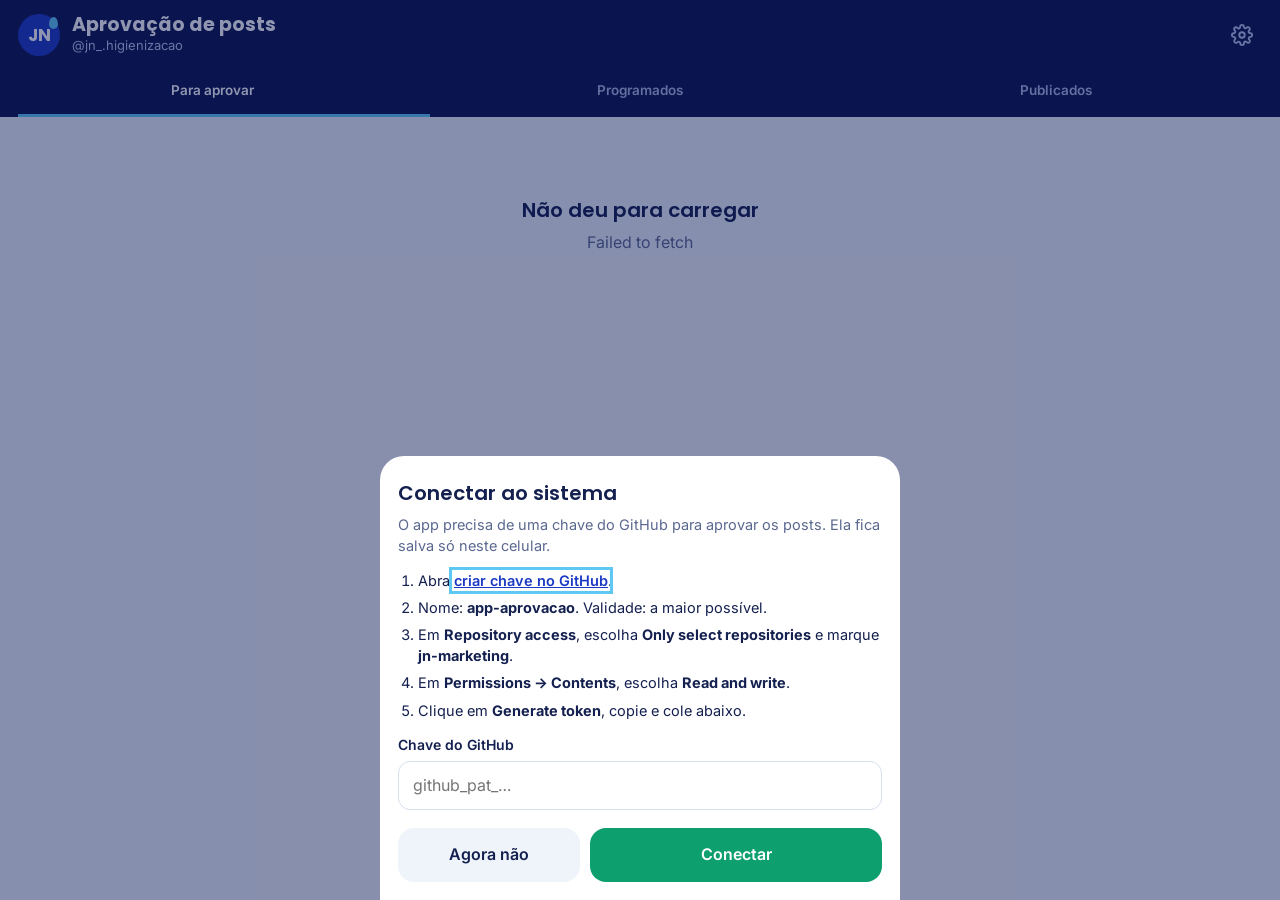
==== app/index.html @ 34901741 "App de aprovação no celular (aprovar, recusar, editar legenda e horário) Co-Authored-By: Claude Opus" ====
<!doctype html>
<html lang="pt-BR">
<head>
<meta charset="utf-8">
<meta name="viewport" content="width=device-width, initial-scale=1, viewport-fit=cover">
<title>JN Aprovação</title>
<meta name="theme-color" content="#0B1650">
<meta name="apple-mobile-web-app-capable" content="yes">
<meta name="apple-mobile-web-app-status-bar-style" content="black-translucent">
<meta name="apple-mobile-web-app-title" content="JN Aprova">
<link rel="manifest" href="manifest.json">
<link rel="icon" href="icon-192.png">
<link rel="apple-touch-icon" href="icon-192.png">
<link rel="preconnect" href="https://fonts.googleapis.com">
<link rel="preconnect" href="https://fonts.gstatic.com" crossorigin>
<link href="https://fonts.googleapis.com/css2?family=Poppins:wght@600;700&family=Inter:wght@400;500;600&display=swap" rel="stylesheet">
<style>
:root{
  --noite:#0B1650; --royal:#1C3AC4; --agua:#5EC8F2; --espuma:#EEF4FA;
  --linha:#D6E1EE; --tinta:#14204F; --suave:#5B6890;
  --ok:#0E9F6E; --ok-claro:#E3F6EE; --nao:#C8384F; --nao-claro:#FBE8EB;
  --raio-g:22px; --raio-p:12px;
  --safe-b: env(safe-area-inset-bottom, 0px);
}
*{box-sizing:border-box;margin:0}
html,body{background:var(--espuma);color:var(--tinta);font:16px/1.45 Inter,system-ui,sans-serif;-webkit-tap-highlight-color:transparent}
button,input,textarea{font:inherit;color:inherit}
button{cursor:pointer;border:0;background:none}
:focus-visible{outline:3px solid var(--agua);outline-offset:2px}
.topo{background:var(--noite);color:#fff;padding:calc(env(safe-area-inset-top,0px) + 14px) 18px 0;position:sticky;top:0;z-index:5}
.marca{display:flex;align-items:center;gap:12px}
.selo{width:42px;height:42px;border-radius:50%;background:var(--royal);color:#fff;display:grid;place-items:center;font:700 17px Poppins,sans-serif;letter-spacing:-.5px;position:relative;flex:none}
.selo::after{content:"";position:absolute;right:2px;top:3px;width:9px;height:12px;background:var(--agua);border-radius:50% 50% 50% 50%/60% 60% 40% 40%}
.marca h1{font:700 19px/1.1 Poppins,sans-serif}
.marca p{font-size:13px;color:#B9C4EA}
.abas{display:flex;gap:4px;margin-top:14px}
.aba{flex:1;padding:11px 2px 13px;font-weight:600;font-size:13.5px;white-space:nowrap;color:#AEB9E2;border-bottom:3px solid transparent}
.aba[aria-selected=true]{color:#fff;border-color:var(--agua)}
.aba .n{display:inline-block;min-width:20px;padding:0 6px;margin-left:4px;border-radius:10px;background:var(--agua);color:var(--noite);font-size:12px;line-height:20px}
main{max-width:520px;margin:0 auto;padding:18px 14px calc(120px + var(--safe-b))}
.vazio{text-align:center;padding:60px 18px;color:var(--suave)}
.vazio strong{display:block;font:600 20px Poppins,sans-serif;color:var(--tinta);margin-bottom:6px}
/* cartão no formato do post do Instagram */
.post{background:#fff;border-radius:var(--raio-g);overflow:hidden;box-shadow:0 1px 0 var(--linha),0 12px 30px -18px rgba(11,22,80,.35);margin-bottom:22px}
.post-cab{display:flex;align-items:center;gap:10px;padding:12px 14px}
.post-cab .selo{width:34px;height:34px;font-size:13px}
.post-cab b{font-weight:600;font-size:14px;display:block}
.post-cab span{font-size:12.5px;color:var(--suave)}
.tipo{margin-left:auto;font-size:12px;font-weight:600;color:var(--royal);background:#E6ECFD;padding:4px 10px;border-radius:20px}
.midia{position:relative;background:#0B1650;display:flex;overflow-x:auto;scroll-snap-type:x mandatory}
.midia::-webkit-scrollbar{display:none}
.midia img,.midia video{width:100%;flex:none;scroll-snap-align:center;display:block;object-fit:cover}
.r-feed img,.r-feed video{aspect-ratio:4/5}
.r-story img,.r-story video{aspect-ratio:9/16;max-height:72vh;object-fit:contain}
.pontos{display:flex;justify-content:center;gap:5px;padding:9px 0 0}
.pontos i{width:6px;height:6px;border-radius:50%;background:var(--linha)}
.pontos i.on{background:var(--royal)}
.corpo{padding:12px 14px 16px}
.quando{display:flex;align-items:center;gap:8px;width:100%;text-align:left;padding:10px 12px;border-radius:var(--raio-p);background:var(--espuma);font-weight:600;font-size:15px}
.quando small{font-weight:400;color:var(--suave);margin-left:auto;font-size:13px}
.legenda{margin-top:10px;white-space:pre-wrap;font-size:14.5px;max-height:7.5em;overflow:hidden;position:relative}
.legenda.aberta{max-height:none}
.legenda:not(.aberta)::after{content:"";position:absolute;inset:auto 0 0;height:2.2em;background:linear-gradient(transparent,#fff)}
.mini{display:flex;gap:16px;margin-top:8px}
.mini button{font-size:14px;font-weight:600;color:var(--royal);padding:6px 0}
.aviso{margin-top:10px;font-size:13.5px;padding:9px 12px;border-radius:var(--raio-p);background:var(--nao-claro);color:#8A1F31}
.acoes{display:grid;grid-template-columns:1fr 1.6fr;gap:10px;padding:0 14px 16px}
.btn{height:54px;border-radius:16px;font-weight:600;font-size:16px;display:flex;align-items:center;justify-content:center;gap:8px}
.btn-nao{background:var(--nao-claro);color:var(--nao)}
.btn-ok{background:var(--ok);color:#fff}
.btn-sec{background:var(--espuma);color:var(--tinta)}
.btn:disabled{opacity:.5}
.status{display:flex;align-items:center;gap:8px;padding:0 14px 16px;font-weight:600;font-size:14.5px}
.status.ok{color:var(--ok)} .status.nao{color:var(--nao)} .status.pub{color:var(--royal)}
.status button{margin-left:auto;font-size:14px;color:var(--suave);font-weight:500;text-decoration:underline}
.barra{position:fixed;left:0;right:0;bottom:0;padding:12px 14px calc(12px + var(--safe-b));background:rgba(238,244,250,.94);backdrop-filter:blur(8px);border-top:1px solid var(--linha)}
.barra .btn{max-width:492px;margin:0 auto;width:100%}
/* folhas (edição e configuração) */
dialog{border:0;padding:0;width:100%;max-width:520px;margin:auto auto 0;border-radius:24px 24px 0 0;background:#fff;color:var(--tinta)}
dialog::backdrop{background:rgba(11,22,80,.45)}
.folha{padding:22px 18px calc(18px + var(--safe-b))}
.folha h2{font:600 20px Poppins,sans-serif;margin-bottom:6px}
.folha p{color:var(--suave);font-size:14.5px;margin-bottom:14px}
.folha label{display:block;font-weight:600;font-size:14px;margin:14px 0 6px}
.folha input,.folha textarea{width:100%;padding:12px 14px;border:1.5px solid var(--linha);border-radius:var(--raio-p);background:#fff;font-size:16px}
.folha textarea{min-height:220px;resize:vertical}
.folha .linha-btn{display:grid;grid-template-columns:1fr 1.6fr;gap:10px;margin-top:18px}
.folha ol{padding-left:20px;font-size:14.5px;color:var(--tinta)} .folha ol li{margin:6px 0}
.folha a{color:var(--royal);font-weight:600}
.toast{position:fixed;left:50%;bottom:calc(96px + var(--safe-b));transform:translate(-50%,20px);opacity:0;background:var(--noite);color:#fff;padding:12px 18px;border-radius:14px;font-weight:600;font-size:14.5px;transition:.25s;z-index:20;max-width:90vw;text-align:center}
.toast.on{opacity:1;transform:translate(-50%,0)}
.carregando{padding:50px 0;text-align:center;color:var(--suave)}
.engrenagem{margin-left:auto;width:40px;height:40px;border-radius:50%;display:grid;place-items:center;color:#B9C4EA}
@media (prefers-reduced-motion:reduce){*{transition:none!important}}
</style>
</head>
<body>
<header class="topo">
  <div class="marca">
    <div class="selo" aria-hidden="true">JN</div>
    <div><h1>Aprovação de posts</h1><p>@jn_.higienizacao</p></div>
    <button class="engrenagem" id="cfg" aria-label="Configurações">
      <svg width="22" height="22" viewBox="0 0 24 24" fill="none" stroke="currentColor" stroke-width="2"><circle cx="12" cy="12" r="3"/><path d="M19.4 15a1.7 1.7 0 0 0 .3 1.8l.1.1a2 2 0 1 1-2.8 2.8l-.1-.1a1.7 1.7 0 0 0-1.8-.3 1.7 1.7 0 0 0-1 1.5V21a2 2 0 1 1-4 0v-.1a1.7 1.7 0 0 0-1.1-1.5 1.7 1.7 0 0 0-1.8.3l-.1.1a2 2 0 1 1-2.8-2.8l.1-.1a1.7 1.7 0 0 0 .3-1.8 1.7 1.7 0 0 0-1.5-1H3a2 2 0 1 1 0-4h.1a1.7 1.7 0 0 0 1.5-1.1 1.7 1.7 0 0 0-.3-1.8l-.1-.1a2 2 0 1 1 2.8-2.8l.1.1a1.7 1.7 0 0 0 1.8.3H9a1.7 1.7 0 0 0 1-1.5V3a2 2 0 1 1 4 0v.1a1.7 1.7 0 0 0 1 1.5 1.7 1.7 0 0 0 1.8-.3l.1-.1a2 2 0 1 1 2.8 2.8l-.1.1a1.7 1.7 0 0 0-.3 1.8V9a1.7 1.7 0 0 0 1.5 1H21a2 2 0 1 1 0 4h-.1a1.7 1.7 0 0 0-1.5 1z"/></svg>
    </button>
  </div>
  <nav class="abas" role="tablist">
    <button class="aba" role="tab" data-aba="pendente" aria-selected="true">Para aprovar<span class="n" id="n-pend" hidden></span></button>
    <button class="aba" role="tab" data-aba="programado" aria-selected="false">Programados</button>
    <button class="aba" role="tab" data-aba="publicado" aria-selected="false">Publicados</button>
  </nav>
</header>

<main id="lista"><div class="carregando">Carregando…</div></main>

<div class="barra" id="barra" hidden><button class="btn btn-ok" id="aprovar-tudo">Aprovar todos</button></div>

<dialog id="d-legenda"><form method="dialog" class="folha">
  <h2>Editar legenda</h2>
  <textarea id="txt-legenda" aria-label="Legenda"></textarea>
  <div class="linha-btn"><button class="btn btn-sec" value="cancel">Cancelar</button><button class="btn btn-ok" value="ok">Salvar legenda</button></div>
</form></dialog>

<dialog id="d-hora"><form method="dialog" class="folha">
  <h2>Mudar dia e horário</h2>
  <p>Horário de Brasília. O post sai até 1 hora depois do horário escolhido.</p>
  <input type="datetime-local" id="inp-hora" aria-label="Dia e horário">
  <div class="linha-btn"><button class="btn btn-sec" value="cancel">Cancelar</button><button class="btn btn-ok" value="ok">Salvar horário</button></div>
</form></dialog>

<dialog id="d-cfg"><form method="dialog" class="folha" id="f-cfg">
  <h2>Conectar ao sistema</h2>
  <p>O app precisa de uma chave do GitHub para aprovar os posts. Ela fica salva só neste celular.</p>
  <ol>
    <li>Abra <a href="https://github.com/settings/personal-access-tokens/new" target="_blank" rel="noopener">criar chave no GitHub</a>.</li>
    <li>Nome: <b>app-aprovacao</b>. Validade: a maior possível.</li>
    <li>Em <b>Repository access</b>, escolha <b>Only select repositories</b> e marque <b>jn-marketing</b>.</li>
    <li>Em <b>Permissions → Contents</b>, escolha <b>Read and write</b>.</li>
    <li>Clique em <b>Generate token</b>, copie e cole abaixo.</li>
  </ol>
  <label for="inp-token">Chave do GitHub</label>
  <input id="inp-token" type="password" autocomplete="off" placeholder="github_pat_…">
  <div class="linha-btn"><button class="btn btn-sec" value="cancel" id="cfg-cancel">Agora não</button><button class="btn btn-ok" value="ok">Conectar</button></div>
</form></dialog>

<div class="toast" id="toast" role="status" aria-live="polite"></div>

<script>
const REPO = "JoeversonSK/jn-marketing", BRANCH = "main";
const RAW = `https://raw.githubusercontent.com/${REPO}/${BRANCH}/`;
const API = `https://api.github.com/repos/${REPO}/contents/`;
const TIPOS = {post:"Post", carrossel:"Carrossel", reel:"Reel", story:"Story"};
let aba = "pendente", itens = [], ocupado = false;

const $ = s => document.querySelector(s);
const ler = k => { try { return localStorage.getItem(k) } catch { return null } };
const gravar = (k,v) => { try { v==null ? localStorage.removeItem(k) : localStorage.setItem(k,v) } catch {} };
let token = ler("jn_token");

function toast(t){ const el=$("#toast"); el.textContent=t; el.classList.add("on"); clearTimeout(el._t); el._t=setTimeout(()=>el.classList.remove("on"),2600) }

async function gh(path, opt={}){
  const h = {Accept:"application/vnd.github+json"};
  if (token) h.Authorization = `Bearer ${token}`;
  const r = await fetch(API+path+(opt.method?"":`?ref=${BRANCH}&t=${Date.now()}`), {...opt, headers:{...h, ...(opt.headers||{})}, cache:"no-store"});
  if (r.status===401) { gravar("jn_token",null); token=null; throw new Error("A chave do GitHub não é válida. Conecte de novo em Configurações.") }
  if (r.status===403 && opt.method) throw new Error("A chave não tem permissão de escrita. Crie de novo com Contents: Read and write.");
  if (r.status===404) return null;
  if (!r.ok) throw new Error(`O GitHub respondeu ${r.status}. Tente de novo em instantes.`);
  return r.json();
}
const b64dec = s => new TextDecoder().decode(Uint8Array.from(atob(s.replace(/\n/g,"")), c=>c.charCodeAt(0)));
const b64enc = s => { const b=new TextEncoder().encode(s); let t=""; b.forEach(c=>t+=String.fromCharCode(c)); return btoa(t) };

async function carregarPasta(pasta){
  const lista = await gh(pasta) || [];
  const dirs = lista.filter(x=>x.type==="dir");
  return Promise.all(dirs.map(async d=>{
    const f = await gh(`${pasta}/${d.name}/post.json`);
    if (!f) return null;
    try { return {pasta, nome:d.name, sha:f.sha, dados:JSON.parse(b64dec(f.content))} } catch { return null }
  })).then(a=>a.filter(Boolean));
}

function estado(it){
  const d=it.dados;
  if (it.pasta==="publicado" || d.media_id) return "publicado";
  if (d.recusado) return "recusado";
  if (d.falhou) return "falhou";
  return d.aprovado ? "programado" : "pendente";
}

async function carregar(){
  $("#lista").innerHTML='<div class="carregando">Carregando…</div>';
  try{
    const [a,b] = await Promise.all([carregarPasta("conteudo"), carregarPasta("publicado")]);
    itens = [...a, ...b];
    desenhar();
  }catch(e){ $("#lista").innerHTML=`<div class="vazio"><strong>Não deu para carregar</strong>${e.message}</div>` }
}

function dataBR(iso){
  const d=new Date(iso);
  const dia=d.toLocaleDateString("pt-BR",{weekday:"long",day:"2-digit",month:"2-digit",timeZone:"America/Sao_Paulo"});
  const h=d.toLocaleTimeString("pt-BR",{hour:"2-digit",minute:"2-digit",timeZone:"America/Sao_Paulo"});
  return {dia:dia.charAt(0).toUpperCase()+dia.slice(1), h};
}
function falta(iso){
  const m=Math.round((new Date(iso)-Date.now())/60000);
  if (m<0) return "horário já passou";
  if (m<60) return `em ${m} min`;
  if (m<1440) return `em ${Math.round(m/60)} h`;
  return `em ${Math.round(m/1440)} dia(s)`;
}

function cartao(it){
  const d=it.dados, st=estado(it), story=d.tipo==="story"||d.tipo==="reel";
  const arqs = d.tipo==="reel" ? [d.arquivos[0]] : d.arquivos;
  const midia = arqs.map(a=>{
    const u=RAW+`${it.pasta}/${it.nome}/${a}`;
    return a.toLowerCase().endsWith(".mp4")
      ? `<video src="${u}" ${d.capa?`poster="${RAW}${it.pasta}/${it.nome}/${d.capa}"`:""} controls playsinline preload="metadata"></video>`
      : `<img src="${u}" alt="Arte ${TIPOS[d.tipo]||""}" loading="lazy">`;
  }).join("");
  const {dia,h}=dataBR(d.publicar_em);
  const pontos = arqs.length>1 ? `<div class="pontos">${arqs.map((_,i)=>`<i class="${i?"":"on"}"></i>`).join("")}</div>` : "";
  const leg = d.legenda ? `<div class="legenda" data-leg><b>jn_.higienizacao</b> ${esc(d.legenda)}</div>` : "";
  const editar = st==="publicado" ? "" : `<div class="mini">${d.tipo!=="story"?'<button data-acao="legenda">Editar legenda</button>':""}${d.legenda?'<button data-acao="mais">Ver tudo</button>':""}</div>`;
  const erro = d.ultimo_erro && st!=="publicado" ? `<div class="aviso">Último erro ao publicar: ${esc(d.ultimo_erro)}</div>` : "";
  let rodape="";
  if (st==="pendente") rodape=`<div class="acoes"><button class="btn btn-nao" data-acao="recusar">Recusar</button><button class="btn btn-ok" data-acao="aprovar">Aprovar</button></div>`;
  else if (st==="programado") rodape=`<div class="status ok">✓ Aprovado · sai ${falta(d.publicar_em)}<button data-acao="desfazer">Desfazer</button></div>`;
  else if (st==="recusado") rodape=`<div class="status nao">Recusado<button data-acao="desfazer">Desfazer</button></div>`;
  else if (st==="falhou") rodape=`<div class="status nao">Falhou ao publicar<button data-acao="tentar">Tentar de novo</button></div>`;
  else rodape=`<div class="status pub">Publicado no Instagram</div>`;
  return `<article class="post" data-nome="${it.nome}" data-pasta="${it.pasta}">
    <div class="post-cab"><div class="selo" aria-hidden="true">JN</div><div><b>jn_.higienizacao</b><span>Juazeiro do Norte</span></div><span class="tipo">${TIPOS[d.tipo]||d.tipo}</span></div>
    <div class="midia ${story?"r-story":"r-feed"}">${midia}</div>${pontos}
    <div class="corpo">
      <button class="quando" data-acao="${st==="publicado"?"":"hora"}" ${st==="publicado"?"disabled":""}>${dia}, ${h}<small>${st==="publicado"?"":"mudar"}</small></button>
      ${leg}${editar}${erro}
    </div>${rodape}</article>`;
}
const esc = s => String(s).replace(/[&<>"]/g, c=>({"&":"&amp;","<":"&lt;",">":"&gt;",'"':"&quot;"}[c]));

function desenhar(){
  const pend = itens.filter(i=>estado(i)==="pendente");
  const n=$("#n-pend"); n.hidden=!pend.length; n.textContent=pend.length;
  let vis;
  if (aba==="pendente") vis=pend;
  else if (aba==="programado") vis=itens.filter(i=>["programado","recusado","falhou"].includes(estado(i)));
  else vis=itens.filter(i=>estado(i)==="publicado").reverse();
  vis.sort((a,b)=>aba==="publicado"?0:a.dados.publicar_em.localeCompare(b.dados.publicar_em));
  const vazio = {pendente:["Tudo aprovado","Quando tiver post novo, ele aparece aqui."],
                 programado:["Nada programado","Aprove posts na aba Para aprovar."],
                 publicado:["Nada publicado ainda","Os posts publicados aparecem aqui."]}[aba];
  $("#lista").innerHTML = vis.length ? vis.map(cartao).join("") : `<div class="vazio"><strong>${vazio[0]}</strong>${vazio[1]}</div>`;
  $("#barra").hidden = !(aba==="pendente" && pend.length>1);
  document.querySelectorAll(".midia").forEach(m=>m.addEventListener("scroll",()=>{
    const i=Math.round(m.scrollLeft/m.clientWidth), p=m.nextElementSibling;
    if (p&&p.classList.contains("pontos")) [...p.children].forEach((x,j)=>x.classList.toggle("on",j===i));
  },{passive:true}));
}

async function salvar(it, mudar, msg){
  if (!token) { abrirCfg(); throw new Error("Conecte o app primeiro.") }
  const f = await gh(`${it.pasta}/${it.nome}/post.json`);   // pega a versão mais nova
  const dados = {...JSON.parse(b64dec(f.content)), ...mudar};
  Object.keys(mudar).forEach(k=>{ if (mudar[k]===undefined) delete dados[k] });
  const r = await gh(`${it.pasta}/${it.nome}/post.json`, {method:"PUT", body:JSON.stringify({
    message:`${msg}: ${it.nome}`, branch:BRANCH, sha:f.sha,
    content:b64enc(JSON.stringify(dados,null,2)+"\n")})});
  it.dados=dados; it.sha=r.content.sha;
}

async function agir(acao, art){
  const it = itens.find(i=>i.nome===art.dataset.nome && i.pasta===art.dataset.pasta);
  if (!it || ocupado) return;
  if (acao==="mais"){ art.querySelector("[data-leg]")?.classList.toggle("aberta"); return }
  if (acao==="legenda"){ $("#txt-legenda").value=it.dados.legenda||""; $("#d-legenda").showModal(); $("#d-legenda")._it=it; return }
  if (acao==="hora"){
    const d=new Date(it.dados.publicar_em), l=new Date(d.getTime()-3*3600e3);
    $("#inp-hora").value=l.toISOString().slice(0,16); $("#d-hora").showModal(); $("#d-hora")._it=it; return }
  const ops = {
    aprovar:[{aprovado:true, recusado:undefined},"Aprovado pelo app","Aprovado. Vai sair no horário."],
    recusar:[{aprovado:false, recusado:true},"Recusado pelo app","Recusado. Não vai ser publicado."],
    desfazer:[{aprovado:false, recusado:undefined},"Voltou para aprovação","Voltou para Para aprovar."],
    tentar:[{falhou:undefined, tentativas:undefined, ultimo_erro:undefined},"Nova tentativa","Vai tentar de novo na próxima hora."],
  }[acao];
  if (!ops) return;
  await executar(art, ()=>salvar(it, ops[0], ops[1]), ops[2]);
}

async function executar(art, fn, ok){
  ocupado=true; art?.querySelectorAll("button").forEach(b=>b.disabled=true);
  try{ await fn(); toast(ok); desenhar() }
  catch(e){ toast(e.message); art?.querySelectorAll("button").forEach(b=>b.disabled=false) }
  finally{ ocupado=false }
}

$("#lista").addEventListener("click", e=>{
  const b=e.target.closest("[data-acao]"); if(!b||!b.dataset.acao) return;
  agir(b.dataset.acao, b.closest(".post"));
});
document.querySelectorAll(".aba").forEach(b=>b.addEventListener("click",()=>{
  aba=b.dataset.aba; document.querySelectorAll(".aba").forEach(x=>x.setAttribute("aria-selected",x===b)); desenhar(); scrollTo(0,0);
}));
$("#aprovar-tudo").addEventListener("click", async ()=>{
  const pend=itens.filter(i=>estado(i)==="pendente");
  await executar(null, async()=>{ for (const it of pend) await salvar(it,{aprovado:true,recusado:undefined},"Aprovado pelo app") },
    `${pend.length} posts aprovados.`);
});
$("#d-legenda").addEventListener("close", async e=>{
  const d=e.target; if (d.returnValue!=="ok") return;
  const it=d._it, t=$("#txt-legenda").value.trim();
  if (t.length>2200) return toast("A legenda passou de 2.200 caracteres.");
  await executar(null, ()=>salvar(it,{legenda:t},"Legenda editada pelo app"), "Legenda salva.");
});
$("#d-hora").addEventListener("close", async e=>{
  const d=e.target; if (d.returnValue!=="ok" || !$("#inp-hora").value) return;
  const iso=$("#inp-hora").value+":00-03:00";
  await executar(null, ()=>salvar(d._it,{publicar_em:iso},"Horário mudado pelo app"), "Horário salvo.");
});
function abrirCfg(){ $("#inp-token").value=""; $("#d-cfg").showModal() }
$("#cfg").addEventListener("click", abrirCfg);
$("#d-cfg").addEventListener("close", async e=>{
  if (e.target.returnValue!=="ok") return;
  const t=$("#inp-token").value.trim(); if(!t) return;
  token=t; gravar("jn_token",t);
  try{ const r=await fetch(`https://api.github.com/repos/${REPO}`,{headers:{Authorization:`Bearer ${t}`}});
       const j=await r.json();
       if(!r.ok) throw 0;
       toast(j.permissions?.push ? "Conectado. Já pode aprovar." : "Conectado, mas a chave não tem permissão de escrita.");
  }catch{ token=null; gravar("jn_token",null); toast("Essa chave não funcionou. Confira e cole de novo.") }
  carregar();
});
document.addEventListener("visibilitychange",()=>{ if(!document.hidden && !ocupado) carregar() });

carregar();
if (!token) setTimeout(abrirCfg, 400);
</script>
</body>
</html>
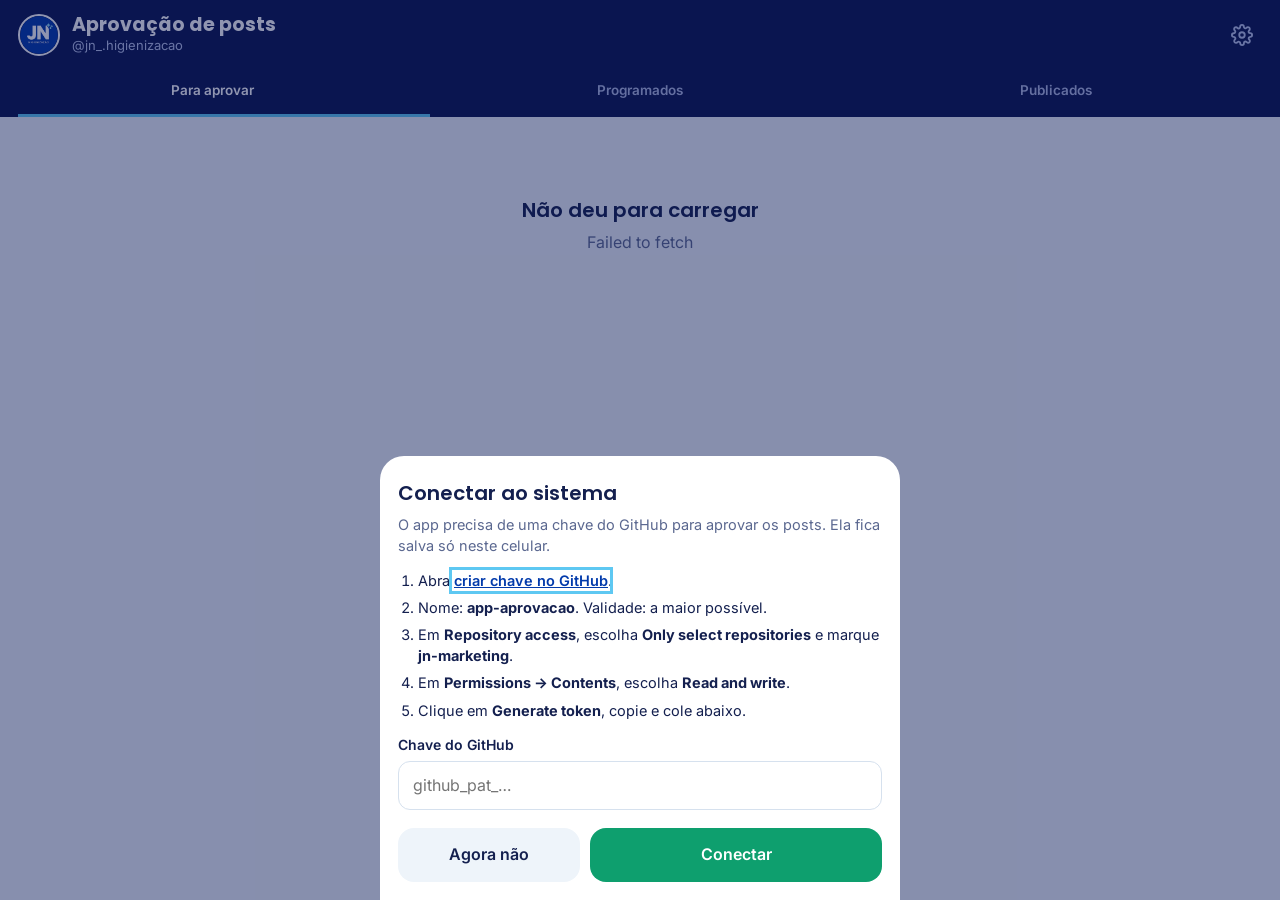
==== commit 51161995: "Logo oficial em todas as peças e no app; CTAs para o WhatsApp Co-Authored-By: Claude Opus 5.5 <norep" ====
--- a/app/index.html
+++ b/app/index.html
@@ -16,7 +16,7 @@
 <link href="https://fonts.googleapis.com/css2?family=Poppins:wght@600;700&family=Inter:wght@400;500;600&display=swap" rel="stylesheet">
 <style>
 :root{
-  --noite:#0B1650; --royal:#1C3AC4; --agua:#5EC8F2; --espuma:#EEF4FA;
+  --noite:#0B1650; --royal:#023AAB; --agua:#5EC8F2; --espuma:#EEF4FA;
   --linha:#D6E1EE; --tinta:#14204F; --suave:#5B6890;
   --ok:#0E9F6E; --ok-claro:#E3F6EE; --nao:#C8384F; --nao-claro:#FBE8EB;
   --raio-g:22px; --raio-p:12px;
@@ -30,7 +30,7 @@
 .topo{background:var(--noite);color:#fff;padding:calc(env(safe-area-inset-top,0px) + 14px) 18px 0;position:sticky;top:0;z-index:5}
 .marca{display:flex;align-items:center;gap:12px}
 .selo{width:42px;height:42px;border-radius:50%;background:var(--royal);color:#fff;display:grid;place-items:center;font:700 17px Poppins,sans-serif;letter-spacing:-.5px;position:relative;flex:none}
-.selo::after{content:"";position:absolute;right:2px;top:3px;width:9px;height:12px;background:var(--agua);border-radius:50% 50% 50% 50%/60% 60% 40% 40%}
+img.selo{object-fit:cover;background:none;border:2px solid #fff}
 .marca h1{font:700 19px/1.1 Poppins,sans-serif}
 .marca p{font-size:13px;color:#B9C4EA}
 .abas{display:flex;gap:4px;margin-top:14px}
@@ -85,6 +85,7 @@
 .folha input,.folha textarea{width:100%;padding:12px 14px;border:1.5px solid var(--linha);border-radius:var(--raio-p);background:#fff;font-size:16px}
 .folha textarea{min-height:220px;resize:vertical}
 .folha .linha-btn{display:grid;grid-template-columns:1fr 1.6fr;gap:10px;margin-top:18px}
+.atalhos{display:flex;flex-wrap:wrap;gap:8px;margin-bottom:12px}.atalhos button{padding:9px 14px;border-radius:20px;background:#E6ECFD;color:var(--royal);font-weight:600;font-size:14px}.atalhos button[aria-pressed=true]{background:var(--royal);color:#fff}
 .folha ol{padding-left:20px;font-size:14.5px;color:var(--tinta)} .folha ol li{margin:6px 0}
 .folha a{color:var(--royal);font-weight:600}
 .toast{position:fixed;left:50%;bottom:calc(96px + var(--safe-b));transform:translate(-50%,20px);opacity:0;background:var(--noite);color:#fff;padding:12px 18px;border-radius:14px;font-weight:600;font-size:14.5px;transition:.25s;z-index:20;max-width:90vw;text-align:center}
@@ -97,7 +98,7 @@
 <body>
 <header class="topo">
   <div class="marca">
-    <div class="selo" aria-hidden="true">JN</div>
+    <img class="selo" src="logo.png" alt="" aria-hidden="true">
     <div><h1>Aprovação de posts</h1><p>@jn_.higienizacao</p></div>
     <button class="engrenagem" id="cfg" aria-label="Configurações">
       <svg width="22" height="22" viewBox="0 0 24 24" fill="none" stroke="currentColor" stroke-width="2"><circle cx="12" cy="12" r="3"/><path d="M19.4 15a1.7 1.7 0 0 0 .3 1.8l.1.1a2 2 0 1 1-2.8 2.8l-.1-.1a1.7 1.7 0 0 0-1.8-.3 1.7 1.7 0 0 0-1 1.5V21a2 2 0 1 1-4 0v-.1a1.7 1.7 0 0 0-1.1-1.5 1.7 1.7 0 0 0-1.8.3l-.1.1a2 2 0 1 1-2.8-2.8l.1-.1a1.7 1.7 0 0 0 .3-1.8 1.7 1.7 0 0 0-1.5-1H3a2 2 0 1 1 0-4h.1a1.7 1.7 0 0 0 1.5-1.1 1.7 1.7 0 0 0-.3-1.8l-.1-.1a2 2 0 1 1 2.8-2.8l.1.1a1.7 1.7 0 0 0 1.8.3H9a1.7 1.7 0 0 0 1-1.5V3a2 2 0 1 1 4 0v.1a1.7 1.7 0 0 0 1 1.5 1.7 1.7 0 0 0 1.8-.3l.1-.1a2 2 0 1 1 2.8 2.8l-.1.1a1.7 1.7 0 0 0-.3 1.8V9a1.7 1.7 0 0 0 1.5 1H21a2 2 0 1 1 0 4h-.1a1.7 1.7 0 0 0-1.5 1z"/></svg>
@@ -123,6 +124,7 @@
 <dialog id="d-hora"><form method="dialog" class="folha">
   <h2>Mudar dia e horário</h2>
   <p>Horário de Brasília. O post sai até 1 hora depois do horário escolhido.</p>
+  <div class="atalhos" id="atalhos"></div>
   <input type="datetime-local" id="inp-hora" aria-label="Dia e horário">
   <div class="linha-btn"><button class="btn btn-sec" value="cancel">Cancelar</button><button class="btn btn-ok" value="ok">Salvar horário</button></div>
 </form></dialog>
@@ -233,7 +235,7 @@
   else if (st==="falhou") rodape=`<div class="status nao">Falhou ao publicar<button data-acao="tentar">Tentar de novo</button></div>`;
   else rodape=`<div class="status pub">Publicado no Instagram</div>`;
   return `<article class="post" data-nome="${it.nome}" data-pasta="${it.pasta}">
-    <div class="post-cab"><div class="selo" aria-hidden="true">JN</div><div><b>jn_.higienizacao</b><span>Juazeiro do Norte</span></div><span class="tipo">${TIPOS[d.tipo]||d.tipo}</span></div>
+    <div class="post-cab"><img class="selo" src="logo.png" alt="" aria-hidden="true"><div><b>jn_.higienizacao</b><span>Juazeiro do Norte</span></div><span class="tipo">${TIPOS[d.tipo]||d.tipo}</span></div>
     <div class="midia ${story?"r-story":"r-feed"}">${midia}</div>${pontos}
     <div class="corpo">
       <button class="quando" data-acao="${st==="publicado"?"":"hora"}" ${st==="publicado"?"disabled":""}>${dia}, ${h}<small>${st==="publicado"?"":"mudar"}</small></button>
@@ -279,7 +281,7 @@
   if (acao==="legenda"){ $("#txt-legenda").value=it.dados.legenda||""; $("#d-legenda").showModal(); $("#d-legenda")._it=it; return }
   if (acao==="hora"){
     const d=new Date(it.dados.publicar_em), l=new Date(d.getTime()-3*3600e3);
-    $("#inp-hora").value=l.toISOString().slice(0,16); $("#d-hora").showModal(); $("#d-hora")._it=it; return }
+    $("#inp-hora").value=l.toISOString().slice(0,16); montarAtalhos(); $("#d-hora").showModal(); $("#d-hora")._it=it; return }
   const ops = {
     aprovar:[{aprovado:true, recusado:undefined},"Aprovado pelo app","Aprovado. Vai sair no horário."],
     recusar:[{aprovado:false, recusado:true},"Recusado pelo app","Recusado. Não vai ser publicado."],
@@ -320,6 +322,15 @@
   const iso=$("#inp-hora").value+":00-03:00";
   await executar(null, ()=>salvar(d._it,{publicar_em:iso},"Horário mudado pelo app"), "Horário salvo.");
 });
+function montarAtalhos(){
+  const hojeBR = new Date(Date.now()-3*3600e3);
+  const dia = n => { const d=new Date(hojeBR.getTime()+n*864e5); return d.toISOString().slice(0,10) };
+  const op = [["Hoje 12h",0,"12:00"],["Hoje 19h",0,"19:00"],["Amanhã 9h",1,"09:00"],["Amanhã 12h",1,"12:00"],["Amanhã 19h",1,"19:00"]];
+  const agora = hojeBR.toISOString().slice(0,16);
+  $("#atalhos").innerHTML = op.map(([t,n,h])=>{const v=`${dia(n)}T${h}`; return v>agora?`<button type="button" data-v="${v}">${t}</button>`:""}).join("");
+  $("#atalhos").querySelectorAll("button").forEach(b=>b.onclick=()=>{ $("#inp-hora").value=b.dataset.v;
+    $("#atalhos").querySelectorAll("button").forEach(x=>x.setAttribute("aria-pressed",x===b)) });
+}
 function abrirCfg(){ $("#inp-token").value=""; $("#d-cfg").showModal() }
 $("#cfg").addEventListener("click", abrirCfg);
 $("#d-cfg").addEventListener("close", async e=>{
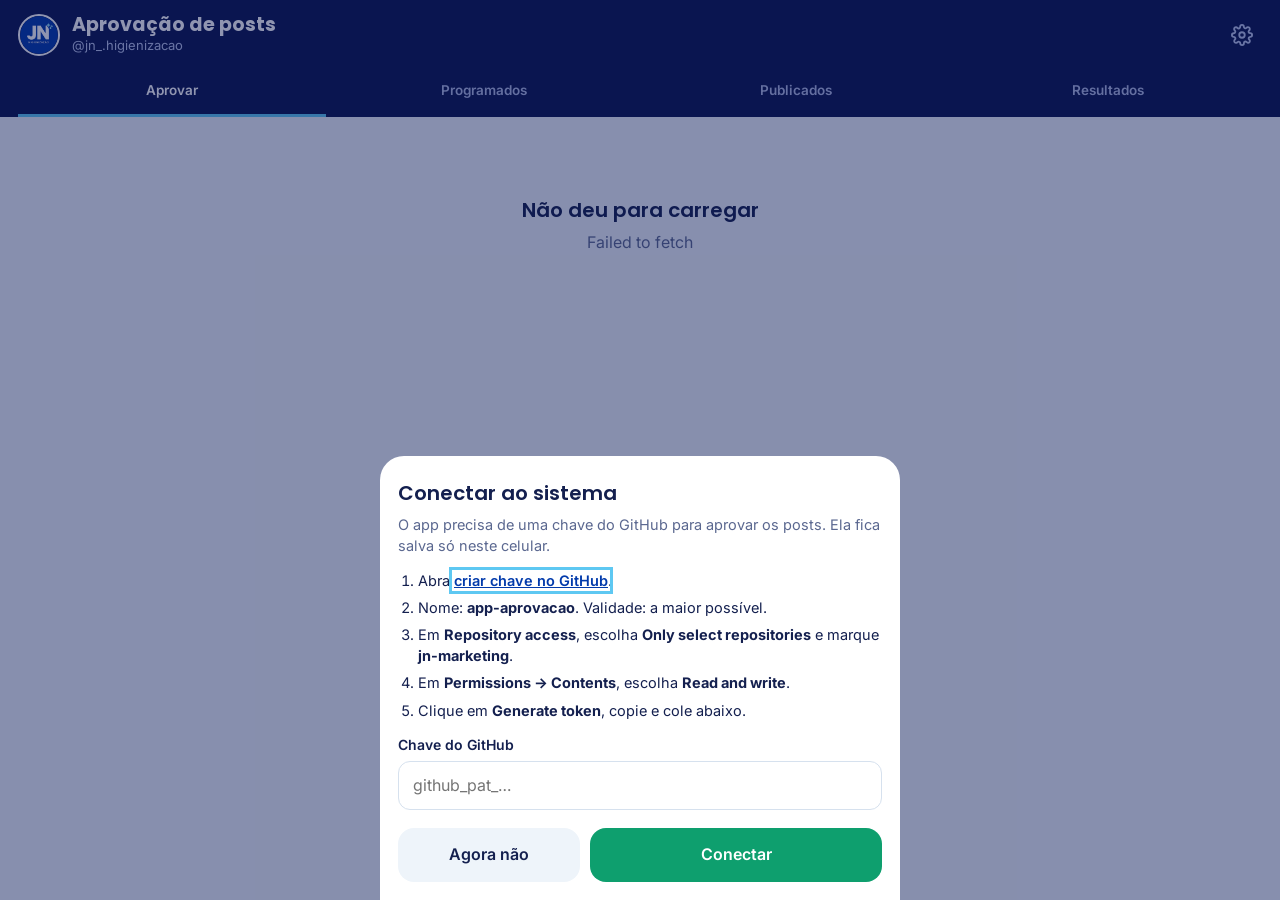
==== commit 332b739f: "App: aba Resultados (seguidores, alcance, posts, stories, melhores horários); coleta de hora em hora" ====
--- a/app/index.html
+++ b/app/index.html
@@ -36,6 +36,7 @@
 .abas{display:flex;gap:4px;margin-top:14px}
 .aba{flex:1;padding:11px 2px 13px;font-weight:600;font-size:13.5px;white-space:nowrap;color:#AEB9E2;border-bottom:3px solid transparent}
 .aba[aria-selected=true]{color:#fff;border-color:var(--agua)}
+.aba .n[hidden]{display:none}
 .aba .n{display:inline-block;min-width:20px;padding:0 6px;margin-left:4px;border-radius:10px;background:var(--agua);color:var(--noite);font-size:12px;line-height:20px}
 main{max-width:520px;margin:0 auto;padding:18px 14px calc(120px + var(--safe-b))}
 .vazio{text-align:center;padding:60px 18px;color:var(--suave)}
@@ -92,6 +93,45 @@
 .toast.on{opacity:1;transform:translate(-50%,0)}
 .carregando{padding:50px 0;text-align:center;color:var(--suave)}
 .engrenagem{margin-left:auto;width:40px;height:40px;border-radius:50%;display:grid;place-items:center;color:#B9C4EA}
+
+/* ---------- Resultados ---------- */
+.res-topo{display:flex;align-items:center;justify-content:space-between;gap:10px;margin-bottom:14px}
+.res-topo small{color:var(--suave);font-size:13px}
+.seg{display:inline-flex;background:#fff;border:1px solid var(--linha);border-radius:12px;padding:3px}
+.seg button{padding:7px 12px;border-radius:9px;font-weight:600;font-size:13.5px;color:var(--suave)}
+.seg button[aria-pressed=true]{background:var(--noite);color:#fff}
+.bloco{background:#fff;border-radius:var(--raio-g);padding:16px;margin-bottom:14px;box-shadow:0 1px 0 var(--linha)}
+.bloco h2{font:600 16px Poppins,sans-serif;margin-bottom:2px}
+.bloco .sub{font-size:13px;color:var(--suave);margin-bottom:12px}
+.heroi{display:flex;align-items:flex-end;gap:14px}
+.heroi .num{font:700 56px/1 Poppins,sans-serif;color:var(--noite);letter-spacing:-1px}
+.heroi .var{font-weight:600;font-size:14px;padding-bottom:8px}
+.var.sobe{color:var(--ok)} .var.igual{color:var(--suave)} .var.desce{color:var(--nao)}
+.kpis{display:grid;grid-template-columns:1fr 1fr;gap:10px;margin-bottom:14px}
+.kpi{background:#fff;border-radius:18px;padding:14px;box-shadow:0 1px 0 var(--linha)}
+.kpi b{display:block;font:700 28px/1.1 Poppins,sans-serif;color:var(--noite)}
+.kpi span{font-size:13.5px;color:var(--suave)}
+.kpi.nd b{color:#9AA6C4;font-size:20px}
+.graf{position:relative}
+.graf svg{width:100%;height:auto;display:block;overflow:visible}
+.graf .tip{position:absolute;transform:translate(-50%,-100%);background:var(--noite);color:#fff;font-size:12.5px;font-weight:600;padding:5px 9px;border-radius:8px;white-space:nowrap;pointer-events:none;opacity:0;transition:opacity .12s}
+.graf .tip.on{opacity:1}
+.ranking{list-style:none;padding:0;margin:0}
+.ranking li{display:grid;grid-template-columns:56px 1fr auto;gap:12px;align-items:center;padding:10px 0;border-top:1px solid var(--espuma)}
+.ranking li:first-child{border-top:0}
+.ranking img{width:56px;height:70px;object-fit:cover;border-radius:10px;background:var(--espuma)}
+.ranking .t{font-size:14px;font-weight:600;line-height:1.3;display:-webkit-box;-webkit-line-clamp:2;-webkit-box-orient:vertical;overflow:hidden}
+.ranking .m{font-size:12.5px;color:var(--suave);margin-top:3px}
+.ranking .v{text-align:right}
+.ranking .v b{display:block;font:700 20px Poppins,sans-serif;color:var(--noite)}
+.ranking .v span{font-size:11.5px;color:var(--suave)}
+.ranking a{color:inherit;text-decoration:none}
+.chips{display:grid;grid-template-columns:auto 1fr;gap:8px 12px;align-items:center;font-size:14px}
+.chips b{font-weight:600}
+.chips span{display:flex;gap:6px;flex-wrap:wrap}
+.chips i{font-style:normal;background:#E6ECFD;color:var(--royal);font-weight:600;padding:3px 9px;border-radius:14px;font-size:13px}
+.chips i.hoje{background:var(--royal);color:#fff}
+.nota{font-size:13px;color:var(--suave);margin-top:10px}
 @media (prefers-reduced-motion:reduce){*{transition:none!important}}
 </style>
 </head>
@@ -105,9 +145,10 @@
     </button>
   </div>
   <nav class="abas" role="tablist">
-    <button class="aba" role="tab" data-aba="pendente" aria-selected="true">Para aprovar<span class="n" id="n-pend" hidden></span></button>
+    <button class="aba" role="tab" data-aba="pendente" aria-selected="true">Aprovar<span class="n" id="n-pend" hidden></span></button>
     <button class="aba" role="tab" data-aba="programado" aria-selected="false">Programados</button>
     <button class="aba" role="tab" data-aba="publicado" aria-selected="false">Publicados</button>
+    <button class="aba" role="tab" data-aba="resultados" aria-selected="false">Resultados</button>
   </nav>
 </header>
 
@@ -123,7 +164,7 @@
 
 <dialog id="d-hora"><form method="dialog" class="folha">
   <h2>Mudar dia e horário</h2>
-  <p>Horário de Brasília. O post sai até 1 hora depois do horário escolhido.</p>
+  <p>Horário de Brasília. O post sai em poucos minutos depois do horário escolhido.</p>
   <div class="atalhos" id="atalhos"></div>
   <input type="datetime-local" id="inp-hora" aria-label="Dia e horário">
   <div class="linha-btn"><button class="btn btn-sec" value="cancel">Cancelar</button><button class="btn btn-ok" value="ok">Salvar horário</button></div>
@@ -151,7 +192,7 @@
 const RAW = `https://raw.githubusercontent.com/${REPO}/${BRANCH}/`;
 const API = `https://api.github.com/repos/${REPO}/contents/`;
 const TIPOS = {post:"Post", carrossel:"Carrossel", reel:"Reel", story:"Story"};
-let aba = "pendente", itens = [], ocupado = false;
+let aba = "pendente", itens = [], ocupado = false, metricas = null, periodo = "7d";
 
 const $ = s => document.querySelector(s);
 const ler = k => { try { return localStorage.getItem(k) } catch { return null } };
@@ -194,8 +235,9 @@
 async function carregar(){
   $("#lista").innerHTML='<div class="carregando">Carregando…</div>';
   try{
-    const [a,b] = await Promise.all([carregarPasta("conteudo"), carregarPasta("publicado")]);
-    itens = [...a, ...b];
+    const [a,b,m] = await Promise.all([carregarPasta("conteudo"), carregarPasta("publicado"),
+      gh("dados/metricas.json").then(f=>f?JSON.parse(b64dec(f.content)):null).catch(()=>null)]);
+    itens = [...a, ...b]; metricas = m;
     desenhar();
   }catch(e){ $("#lista").innerHTML=`<div class="vazio"><strong>Não deu para carregar</strong>${e.message}</div>` }
 }
@@ -245,6 +287,7 @@
 const esc = s => String(s).replace(/[&<>"]/g, c=>({"&":"&amp;","<":"&lt;",">":"&gt;",'"':"&quot;"}[c]));
 
 function desenhar(){
+  if (aba==="resultados") { const n=$("#n-pend"); const p=itens.filter(i=>estado(i)==="pendente").length; n.hidden=!p; n.textContent=p; $("#barra").hidden=true; return desenharResultados() }
   const pend = itens.filter(i=>estado(i)==="pendente");
   const n=$("#n-pend"); n.hidden=!pend.length; n.textContent=pend.length;
   let vis;
@@ -253,7 +296,7 @@
   else vis=itens.filter(i=>estado(i)==="publicado").reverse();
   vis.sort((a,b)=>aba==="publicado"?0:a.dados.publicar_em.localeCompare(b.dados.publicar_em));
   const vazio = {pendente:["Tudo aprovado","Quando tiver post novo, ele aparece aqui."],
-                 programado:["Nada programado","Aprove posts na aba Para aprovar."],
+                 programado:["Nada programado","Aprove posts na aba Aprovar."],
                  publicado:["Nada publicado ainda","Os posts publicados aparecem aqui."]}[aba];
   $("#lista").innerHTML = vis.length ? vis.map(cartao).join("") : `<div class="vazio"><strong>${vazio[0]}</strong>${vazio[1]}</div>`;
   $("#barra").hidden = !(aba==="pendente" && pend.length>1);
@@ -322,10 +365,112 @@
   const iso=$("#inp-hora").value+":00-03:00";
   await executar(null, ()=>salvar(d._it,{publicar_em:iso},"Horário mudado pelo app"), "Horário salvo.");
 });
+
+/* ---------- Resultados ---------- */
+const fmt = v => v==null ? "—" : Number(v).toLocaleString("pt-BR");
+const NOMES_DIA = {seg:"Segunda",ter:"Terça",qua:"Quarta",qui:"Quinta",sex:"Sexta",sab:"Sábado",dom:"Domingo"};
+const TIPO_IG = {feed:"Post",reels:"Reel",reel:"Reel",story:"Story",carousel_album:"Carrossel",image:"Post",video:"Vídeo"};
+
+function imagemPropria(mediaId){
+  const it = itens.find(i=>i.dados.media_id===mediaId);
+  if (!it) return null;
+  const d=it.dados, a=d.capa || d.arquivos.find(x=>/\.jpe?g$/i.test(x));
+  return a ? RAW+`${it.pasta}/${it.nome}/${a}` : null;
+}
+
+function grafBarras(pontos, rotulo){   // pontos: [{x:"dd/mm", v:n, dica:"..."}]
+  const W=340,H=150,pb=22,pt=8,n=pontos.length; if(!n) return "";
+  const max=Math.max(1,...pontos.map(p=>p.v||0)), passo=W/n, larg=Math.max(4,passo-2);
+  const y=v=>pt+(H-pb-pt)*(1-v/max);
+  const grade=[0.5,1].map(f=>`<line x1="0" x2="${W}" y1="${y(max*f)}" y2="${y(max*f)}" stroke="#E3EAF3" stroke-width="1"/><text x="${W}" y="${y(max*f)-4}" text-anchor="end" font-size="10" fill="#8A96B8">${fmt(Math.round(max*f))}</text>`).join("");
+  const barras=pontos.map((p,i)=>{
+    const x=i*passo+(passo-larg)/2, h=Math.max((H-pb-pt)*((p.v||0)/max),p.v?2:0), y0=H-pb, r=Math.min(4,larg/2,h);
+    const d = h? `M${x},${y0} V${y0-h+r} Q${x},${y0-h} ${x+r},${y0-h} H${x+larg-r} Q${x+larg},${y0-h} ${x+larg},${y0-h+r} V${y0} Z` : "";
+    return `<path d="${d}" fill="#023AAB"/><rect x="${i*passo}" y="0" width="${passo}" height="${H}" fill="transparent" data-tip="${esc(p.dica)}" data-cx="${x+larg/2}" data-cy="${y0-h}"/>`;
+  }).join("");
+  const cada=Math.ceil(n/6);
+  const eixo=pontos.map((p,i)=> i%cada===0||i===n-1 ? `<text x="${i*passo+passo/2}" y="${H-6}" text-anchor="middle" font-size="10" fill="#8A96B8">${p.x}</text>`:"").join("");
+  return `<div class="graf" role="img" aria-label="${esc(rotulo)}"><svg viewBox="0 0 ${W} ${H}">${grade}<line x1="0" x2="${W}" y1="${H-pb}" y2="${H-pb}" stroke="#C9D5E6"/>${barras}${eixo}</svg><div class="tip"></div></div>`;
+}
+
+function grafLinha(pontos, rotulo){
+  const W=340,H=130,pb=22,pt=14,n=pontos.length;
+  const vs=pontos.map(p=>p.v), min=Math.min(...vs), max=Math.max(...vs), faixa=Math.max(1,max-min);
+  const x=i=> n===1? W/2 : 6+(W-40)*i/(n-1), y=v=>pt+(H-pb-pt)*(1-(v-min)/faixa);
+  const linha=pontos.map((p,i)=>`${i?"L":"M"}${x(i)},${y(p.v)}`).join(" ");
+  const ult=pontos[n-1];
+  const alvos=pontos.map((p,i)=>`<rect x="${x(i)-12}" y="0" width="24" height="${H}" fill="transparent" data-tip="${esc(p.dica)}" data-cx="${x(i)}" data-cy="${y(p.v)}"/>`).join("");
+  const eixo=[0,n-1].filter((v,i,a)=>a.indexOf(v)===i).map(i=>`<text x="${x(i)}" y="${H-6}" text-anchor="${i?"end":"start"}" font-size="10" fill="#8A96B8">${pontos[i].x}</text>`).join("");
+  return `<div class="graf" role="img" aria-label="${esc(rotulo)}"><svg viewBox="0 0 ${W} ${H}"><line x1="0" x2="${W}" y1="${H-pb}" y2="${H-pb}" stroke="#C9D5E6"/>
+    <path d="${linha}" fill="none" stroke="#023AAB" stroke-width="2" stroke-linejoin="round" stroke-linecap="round"/>
+    <circle cx="${x(n-1)}" cy="${y(ult.v)}" r="4.5" fill="#023AAB" stroke="#fff" stroke-width="2"/>
+    <text x="${x(n-1)+8}" y="${y(ult.v)+4}" font-size="12" font-weight="700" fill="#14204F">${fmt(ult.v)}</text>${alvos}${eixo}</svg><div class="tip"></div></div>`;
+}
+
+function ligarDicas(raiz){
+  raiz.querySelectorAll(".graf").forEach(g=>{
+    const tip=g.querySelector(".tip"), svg=g.querySelector("svg");
+    const mostrar=e=>{ const r=e.target.closest("[data-tip]"); if(!r){tip.classList.remove("on");return}
+      const k=svg.getBoundingClientRect().width/svg.viewBox.baseVal.width;
+      tip.textContent=r.dataset.tip; tip.style.left=(r.dataset.cx*k)+"px"; tip.style.top=(r.dataset.cy*k-6)+"px"; tip.classList.add("on") };
+    svg.addEventListener("pointermove",mostrar); svg.addEventListener("pointerdown",mostrar);
+    svg.addEventListener("pointerleave",()=>tip.classList.remove("on"));
+  });
+}
+
+function desenharResultados(){
+  const m=metricas, L=$("#lista");
+  if(!m){ L.innerHTML=`<div class="vazio"><strong>Ainda sem números</strong>O robô coleta os resultados do Instagram de hora em hora. Volte daqui a pouco.</div>`; return }
+  const c=m.conta[periodo]||{}, hist=m.historico||[];
+  const seg=m.perfil.followers_count, dias=periodo==="7d"?7:28;
+  const base=[...hist].reverse().find(h=>(new Date(m.atualizado_em)-new Date(h.data+"T12:00:00-03:00"))/864e5>=dias-0.5) || hist[0];
+  const dif = base && base.data!==m.atualizado_em.slice(0,10) ? seg-base.seguidores : null;
+  const varTxt = dif==null ? "" : dif>0 ? `<span class="var sobe">+${dif} desde ${base.data.slice(8,10)}/${base.data.slice(5,7)}</span>` : dif<0 ? `<span class="var desce">${dif} desde ${base.data.slice(8,10)}/${base.data.slice(5,7)}</span>` : `<span class="var igual">igual a ${base.data.slice(8,10)}/${base.data.slice(5,7)}</span>`;
+  const kpi=(v,t)=>`<div class="kpi ${v==null?"nd":""}"><b>${v==null?"indisponível":fmt(v)}</b><span>${t}</span></div>`;
+  const quando=new Date(m.atualizado_em).toLocaleString("pt-BR",{day:"2-digit",month:"2-digit",hour:"2-digit",minute:"2-digit",timeZone:"America/Sao_Paulo"});
+
+  const serie=(m.series.reach||[]).slice(-dias).map(p=>({x:p.data.slice(8,10)+"/"+p.data.slice(5,7),v:p.valor,dica:`${p.data.slice(8,10)}/${p.data.slice(5,7)}: ${fmt(p.valor)} contas`}));
+  const histP=hist.map(h=>({x:h.data.slice(8,10)+"/"+h.data.slice(5,7),v:h.seguidores,dica:`${h.data.slice(8,10)}/${h.data.slice(5,7)}: ${fmt(h.seguidores)} seguidores`}));
+
+  const posts=[...m.posts].sort((a,b)=>(b.reach||0)-(a.reach||0));
+  const linhaPost=p=>{const img=imagemPropria(p.id)||p.imagem||"", d=new Date(p.data);
+    const dt=d.toLocaleDateString("pt-BR",{day:"2-digit",month:"2-digit",timeZone:"America/Sao_Paulo"})+" às "+d.toLocaleTimeString("pt-BR",{hour:"2-digit",minute:"2-digit",timeZone:"America/Sao_Paulo"});
+    const extra = p.navigation!=null ? `${fmt(p.views)} visualizações · ${fmt(p.navigation)} toques` : `${fmt(p.views)} visualizações · ${fmt(p.total_interactions)} interações`;
+    return `<li><a href="${p.link||"#"}" target="_blank" rel="noopener"><img src="${img}" alt="" loading="lazy" onerror="this.style.visibility='hidden'"></a>
+      <div><div class="t">${esc(p.legenda||TIPO_IG[p.tipo]||"Story")}</div><div class="m">${p.tipo==="story"?"":(TIPO_IG[p.tipo]||"Post")+" · "}${dt}<br>${extra}</div></div>
+      <div class="v"><b>${fmt(p.reach)}</b><span>alcance</span></div></li>`};
+  const stories=(m.stories||[]).map(s=>({...s,tipo:"story",legenda:"Story"}));
+
+  let horas="";
+  const hz=m.horarios||{};
+  if (hz.por_hora){
+    const pts=[...Array(24).keys()].map(h=>({x:h+"h",v:hz.por_hora[h]||0,dica:`${h}h: ${fmt(hz.por_hora[h]||0)}`}));
+    horas=grafBarras(pts,"Atividade por horário")+`<p class="nota">Melhores horários: <b>${(hz.melhores||[]).map(h=>h+"h").join(", ")}</b>. Fonte: ${esc(hz.fonte)}.</p>`;
+  } else if (hz.por_dia){
+    const hoje=["dom","seg","ter","qua","qui","sex","sab"][new Date().getDay()];
+    horas=`<div class="chips">${["seg","ter","qua","qui","sex","sab","dom"].map(d=>`<b>${NOMES_DIA[d]}</b><span>${hz.por_dia[d].map(h=>`<i class="${d===hoje?"hoje":""}">${h}h</i>`).join("")}</span>`).join("")}</div>
+      <p class="nota">Por enquanto usamos a média geral do Instagram no Brasil. Com 100 seguidores, a Meta libera o horário em que os <b>seus</b> seguidores estão online, e esta lista passa a ser só da JN.</p>`;
+  }
+
+  L.innerHTML=`
+    <div class="res-topo"><small>Atualizado ${quando}</small>
+      <div class="seg" role="group" aria-label="Período"><button data-per="7d" aria-pressed="${periodo==="7d"}">7 dias</button><button data-per="28d" aria-pressed="${periodo==="28d"}">28 dias</button></div></div>
+    <section class="bloco"><h2>Seguidores</h2><div class="heroi"><span class="num">${fmt(seg)}</span>${varTxt}</div>
+      ${histP.length>1 ? grafLinha(histP,"Seguidores por dia") : `<p class="nota">O gráfico de seguidores começa a aparecer a partir de amanhã, quando tivermos dois dias de dados.</p>`}</section>
+    <div class="kpis">${kpi(c.reach,"Contas alcançadas")}${kpi(c.views,"Visualizações")}${kpi(c.profile_views,"Visitas ao perfil")}${kpi(c.profile_links_taps,"Toques no link da bio")}</div>
+    ${serie.length?`<section class="bloco"><h2>Contas alcançadas por dia</h2><p class="sub">Toque numa barra para ver o número.</p>${grafBarras(serie,"Contas alcançadas por dia")}</section>`:""}
+    <section class="bloco"><h2>Posts e Reels</h2><p class="sub">Do maior para o menor alcance.</p>
+      ${posts.length?`<ul class="ranking">${posts.slice(0,8).map(linhaPost).join("")}</ul>`:`<p class="nota">Nenhum post ainda.</p>`}</section>
+    ${stories.length?`<section class="bloco"><h2>Stories das últimas 24 horas</h2><p class="sub">Toques = pessoas que avançaram, voltaram ou saíram.</p><ul class="ranking">${stories.map(linhaPost).join("")}</ul></section>`:""}
+    <section class="bloco"><h2>Melhores horários para postar</h2><p class="sub">O sistema programa os posts nesses horários.</p>${horas}</section>`;
+  L.querySelectorAll("[data-per]").forEach(b=>b.onclick=()=>{periodo=b.dataset.per; desenharResultados()});
+  ligarDicas(L);
+}
+
 function montarAtalhos(){
   const hojeBR = new Date(Date.now()-3*3600e3);
   const dia = n => { const d=new Date(hojeBR.getTime()+n*864e5); return d.toISOString().slice(0,10) };
-  const op = [["Hoje 12h",0,"12:00"],["Hoje 19h",0,"19:00"],["Amanhã 9h",1,"09:00"],["Amanhã 12h",1,"12:00"],["Amanhã 19h",1,"19:00"]];
+  const op = [["Hoje 12h",0,"12:00"],["Hoje 19h",0,"19:00"],["Hoje 21h",0,"21:00"],["Amanhã 9h",1,"09:00"],["Amanhã 12h",1,"12:00"],["Amanhã 19h",1,"19:00"],["Amanhã 21h",1,"21:00"]];
   const agora = hojeBR.toISOString().slice(0,16);
   $("#atalhos").innerHTML = op.map(([t,n,h])=>{const v=`${dia(n)}T${h}`; return v>agora?`<button type="button" data-v="${v}">${t}</button>`:""}).join("");
   $("#atalhos").querySelectorAll("button").forEach(b=>b.onclick=()=>{ $("#inp-hora").value=b.dataset.v;
